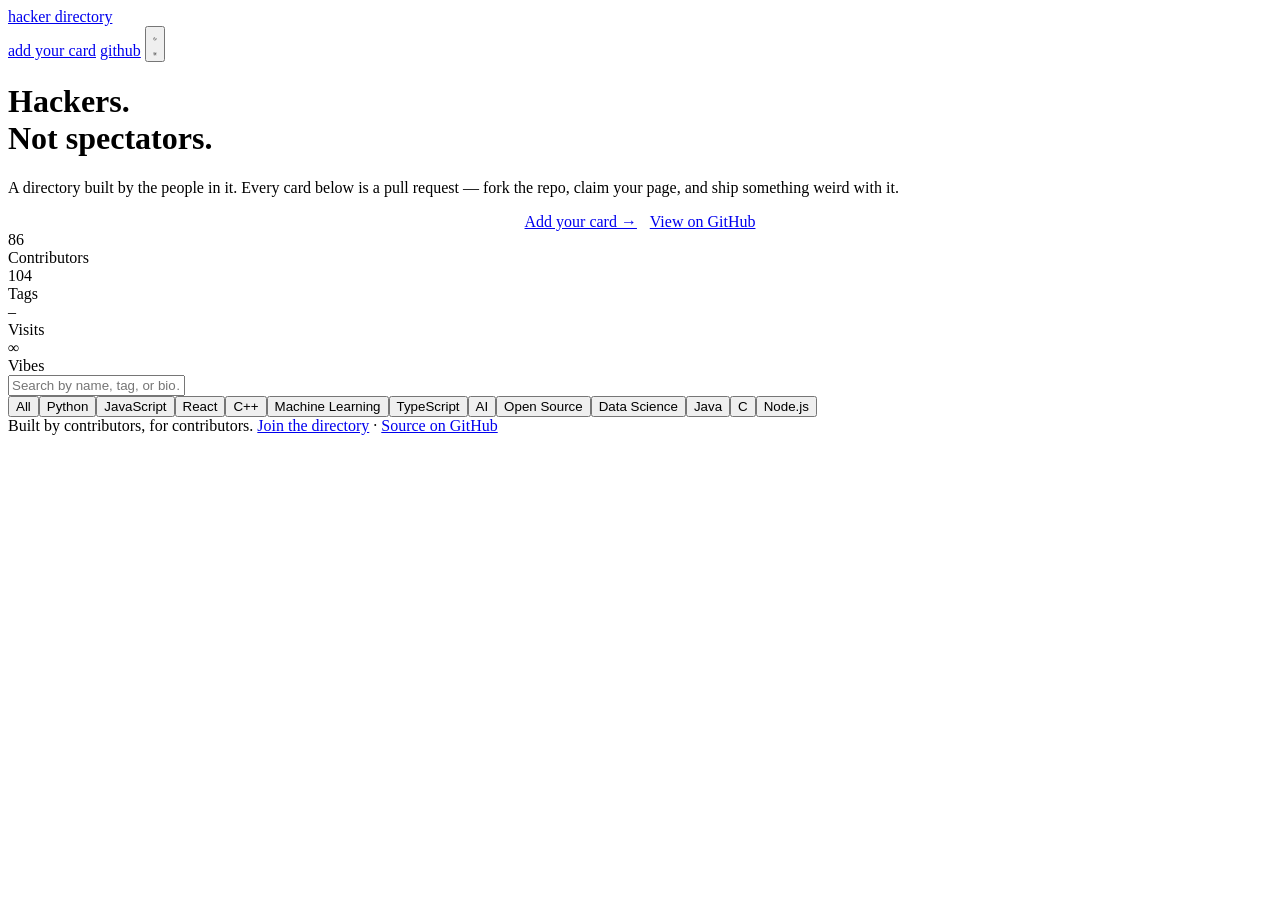
==== index.html @ fcbb8033 "fix(#149,#150): bundle cards into people.json, add pagination" ====
<!doctype html>
<html lang="en">

<head>
  <meta charset="UTF-8" />
  <meta name="viewport" content="width=device-width, initial-scale=1.0" />
  <title>hacker directory</title>
  <meta name="description"
    content="A community-built directory of hackers, builders, and students — one card, one page per person." />
  <link rel="icon"
    href="data:image/svg+xml,<svg xmlns=%22http://www.w3.org/2000/svg%22 viewBox=%220 0 100 100%22><text y=%22.9em%22 font-size=%2290%22>👾</text></svg>" />
  <link rel="stylesheet" href="assets/style.css" />
  <script src="assets/theme.js"></script>
</head>

<body>
  <nav class="nav">
    <a class="nav-brand" href="index.html">
      <span class="dot"></span>
      hacker directory
    </a>
    <div class="nav-links">
      <a href="CONTRIBUTING.md">add your card</a>
      <a href="https://github.com/TalenMud/hacker-directory" target="_blank" rel="noopener">github</a>
      <button id="theme-toggle" aria-label="Toggle theme">
        <svg class="icon-moon" viewBox="0 0 24 24" fill="none" stroke="currentColor" stroke-width="2"
          stroke-linecap="round" stroke-linejoin="round">
          <path d="M21 12.79A9 9 0 1 1 11.21 3 7 7 0 0 0 21 12.79z" />
        </svg>
        <svg class="icon-sun" viewBox="0 0 24 24" fill="none" stroke="currentColor" stroke-width="2"
          stroke-linecap="round" stroke-linejoin="round">
          <circle cx="12" cy="12" r="4" />
          <path
            d="M12 2v2M12 20v2M4.93 4.93l1.41 1.41M17.66 17.66l1.41 1.41M2 12h2M20 12h2M6.34 17.66l-1.41 1.41M19.07 4.93l-1.41 1.41" />
        </svg>
      </button>
    </div>
  </nav>

  <header class="hero wrap">
    <h1>Hackers.<br /><span class="highlight">Not spectators.</span></h1>
    <p>
      A directory built by the people in it. Every card below is a pull request —
      fork the repo, claim your page, and ship something weird with it.
    </p>
    <div style="display:flex; gap:0.8rem; justify-content:center; flex-wrap:wrap;">
      <a class="btn btn-primary" href="CONTRIBUTING.md">Add your card →</a>
      <a class="btn btn-outline" href="https://github.com/TalenMud/hacker-directory" target="_blank" rel="noopener">View
        on GitHub</a>
    </div>
    <div class="hero-stats" id="hero-stats">
      <div>
        <div class="num" id="stat-count">–</div>
        <div class="label">Contributors</div>
      </div>
      <div>
        <div class="num" id="stat-tags">–</div>
        <div class="label">Tags</div>
      </div>
      <div id="stat-visits-wrap">
        <div class="num" id="stat-visits">–</div>
        <div class="label">Visits</div>
      </div>
      <div>
        <div class="num">∞</div>
        <div class="label">Vibes</div>
      </div>
    </div>
  </header>

  <main class="wrap">
    <div class="controls">
      <input class="search-input" id="search" type="text" placeholder="Search by name, tag, or bio…"
        autocomplete="off" />
    </div>
    <div class="controls" id="tag-filters"></div>
      <div class="skeleton"></div>
      <div class="skeleton"></div>
      <div class="skeleton"></div>
      <div class="skeleton"></div>
    </div>
  
  <div id="load-more-wrap" style="display:none; text-align:center; margin-top:1.5rem;">
    <button id="load-more" class="btn btn-outline"></button>
  </div>
 
    <div class="empty-state" id="empty-state" style="display:none;">
      No hackers match that search. <a href="CONTRIBUTING.md">Be the first?</a>
    </div>
  </main>

  <footer class="site-footer">
    Built by contributors, for contributors. <a href="CONTRIBUTING.md">Join the directory</a> ·
    <a href="https://github.com/TalenMud/hacker-directory" target="_blank" rel="noopener">Source on GitHub</a>
  </footer>

  <script src="assets/directory.js"></script>
  <script src="assets/visits.js"></script>
  <script>HDTheme.init();</script>
</body>

</html>
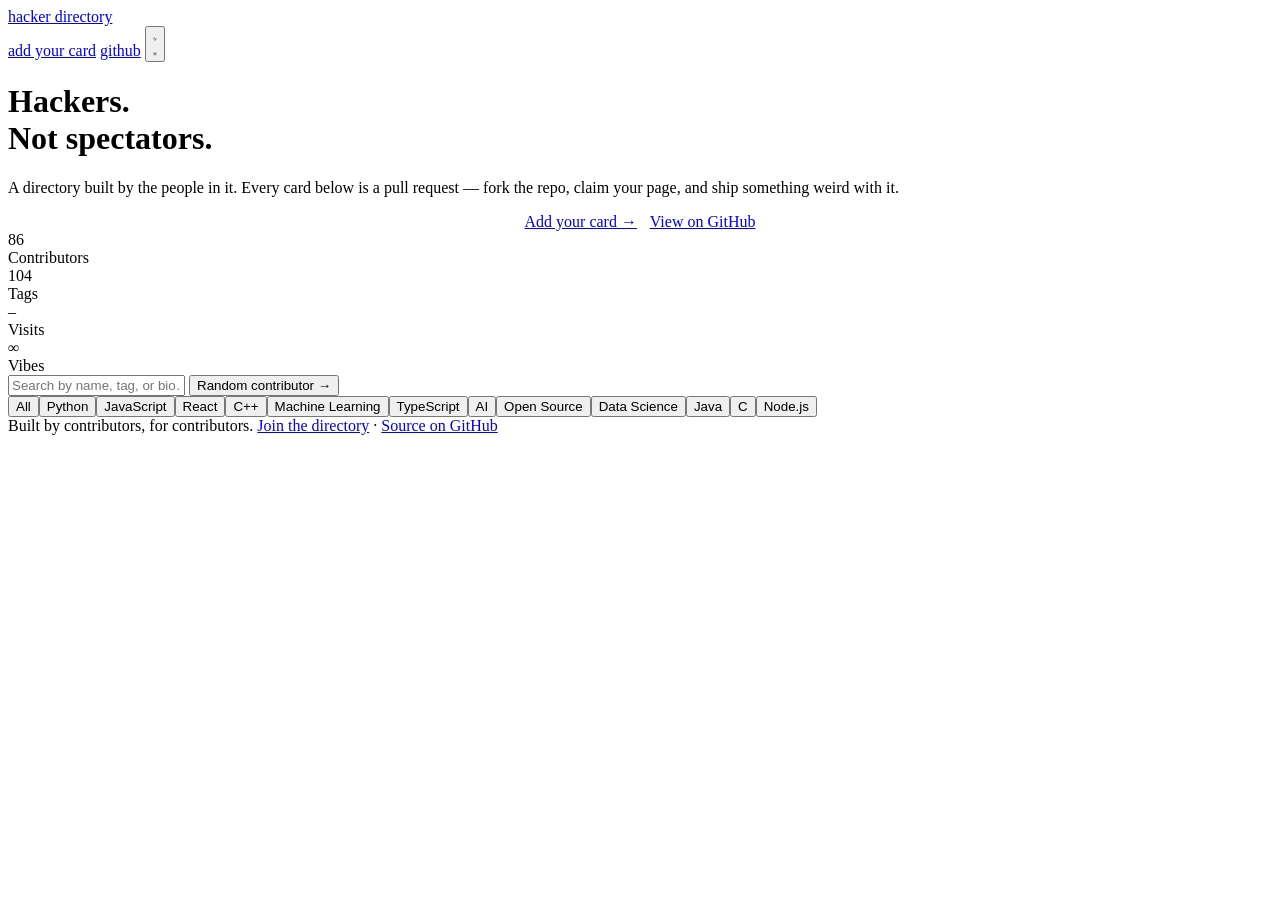
==== commit ba075b17: "feat: add random contributor feature with button and dedicated page" ====
--- a/index.html
+++ b/index.html
@@ -72,18 +72,16 @@
     <div class="controls">
       <input class="search-input" id="search" type="text" placeholder="Search by name, tag, or bio…"
         autocomplete="off" />
+      <button id="random-btn" class="btn btn-outline" aria-label="Open a random contributor">Random contributor →</button>
     </div>
     <div class="controls" id="tag-filters"></div>
+
+    <div class="grid" id="grid">
       <div class="skeleton"></div>
       <div class="skeleton"></div>
       <div class="skeleton"></div>
       <div class="skeleton"></div>
     </div>
-  
-  <div id="load-more-wrap" style="display:none; text-align:center; margin-top:1.5rem;">
-    <button id="load-more" class="btn btn-outline"></button>
-  </div>
- 
     <div class="empty-state" id="empty-state" style="display:none;">
       No hackers match that search. <a href="CONTRIBUTING.md">Be the first?</a>
     </div>
@@ -96,6 +94,7 @@
 
   <script src="assets/directory.js"></script>
   <script src="assets/visits.js"></script>
+  <script src="assets/random-contributor.js"></script>
   <script>HDTheme.init();</script>
 </body>
 
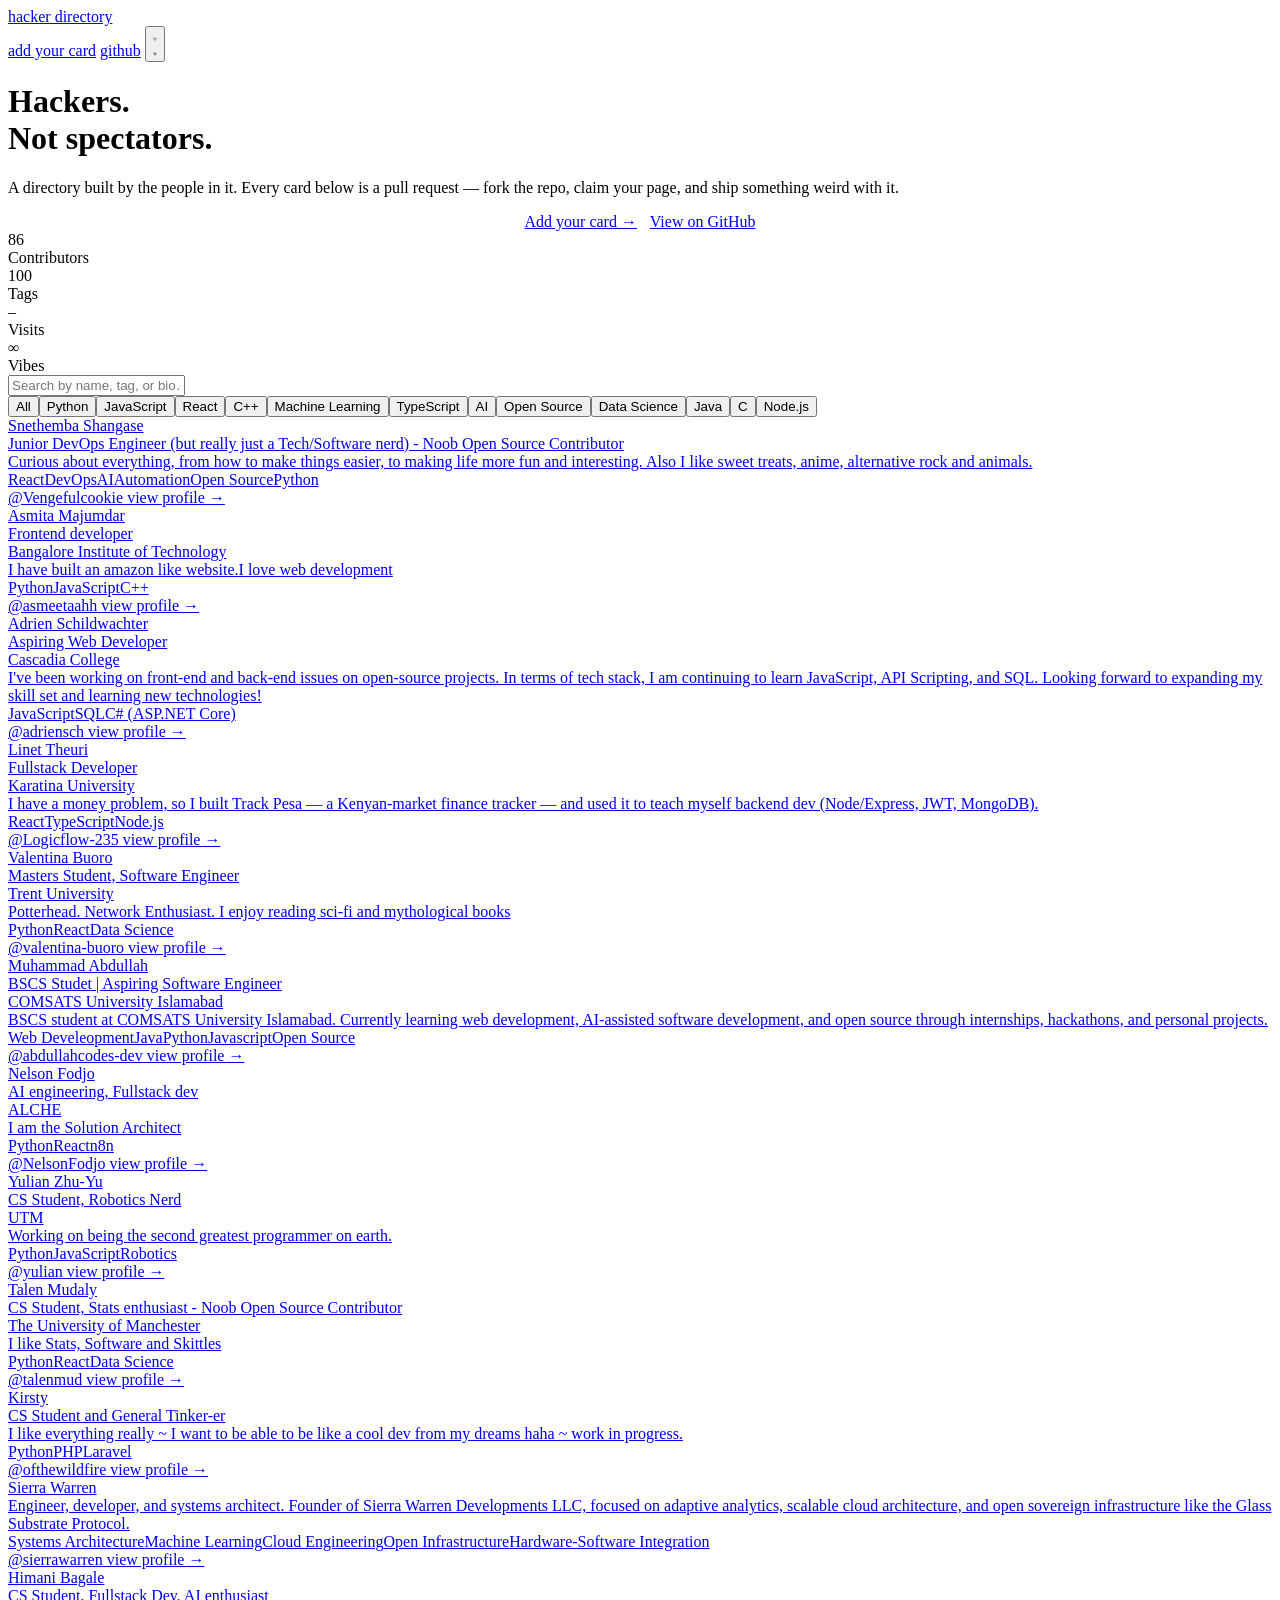
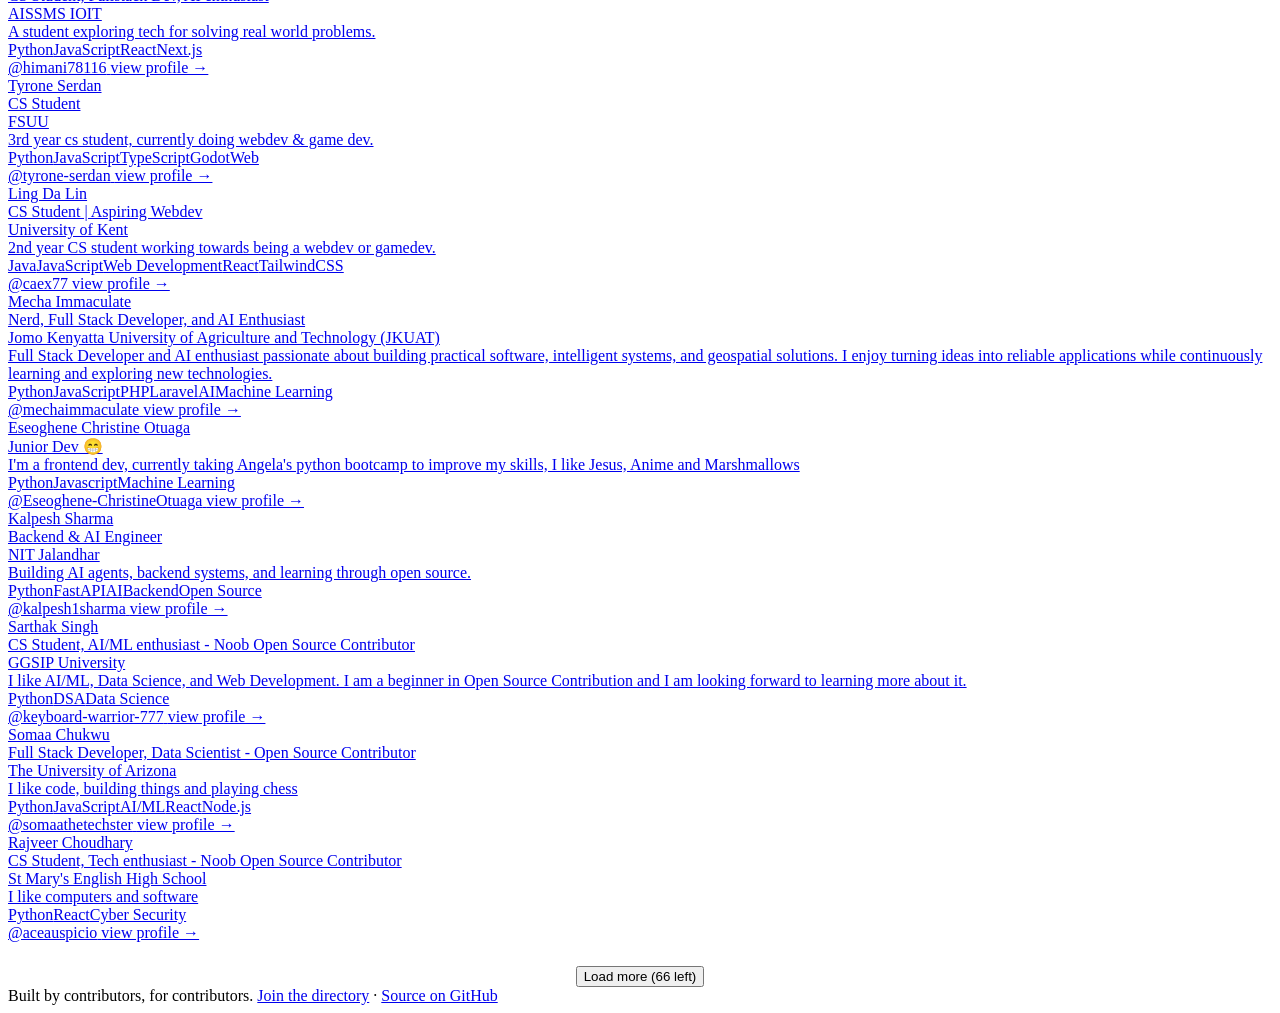
==== commit bf258523: "fix: restore missing #grid, chain people-sync after manifest-sync, update README" ====
--- a/index.html
+++ b/index.html
@@ -72,7 +72,6 @@
     <div class="controls">
       <input class="search-input" id="search" type="text" placeholder="Search by name, tag, or bio…"
         autocomplete="off" />
-      <button id="random-btn" class="btn btn-outline" aria-label="Open a random contributor">Random contributor →</button>
     </div>
     <div class="controls" id="tag-filters"></div>
 
@@ -82,6 +81,11 @@
       <div class="skeleton"></div>
       <div class="skeleton"></div>
     </div>
+
+    <div id="load-more-wrap" style="display:none; text-align:center; margin-top:1.5rem;">
+      <button id="load-more" class="btn btn-outline"></button>
+    </div>
+
     <div class="empty-state" id="empty-state" style="display:none;">
       No hackers match that search. <a href="CONTRIBUTING.md">Be the first?</a>
     </div>
@@ -94,7 +98,6 @@
 
   <script src="assets/directory.js"></script>
   <script src="assets/visits.js"></script>
-  <script src="assets/random-contributor.js"></script>
   <script>HDTheme.init();</script>
 </body>
 
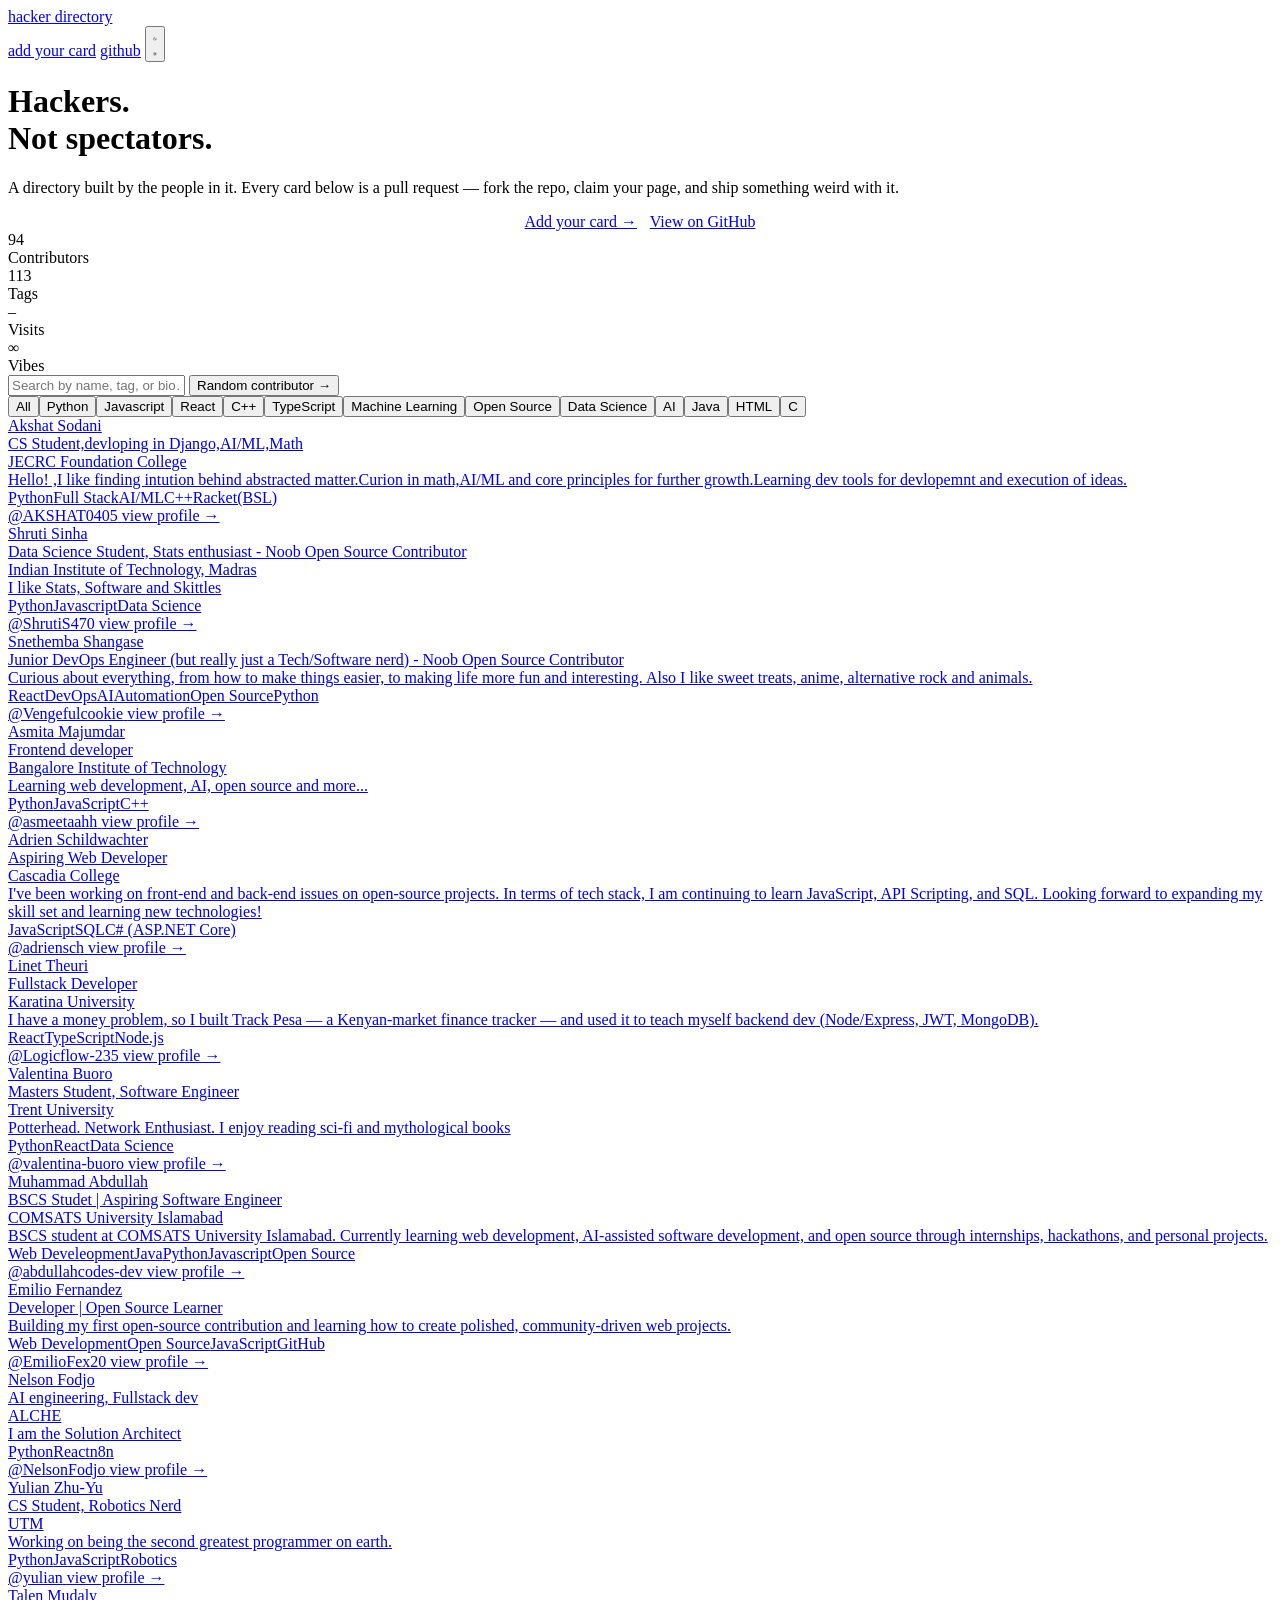
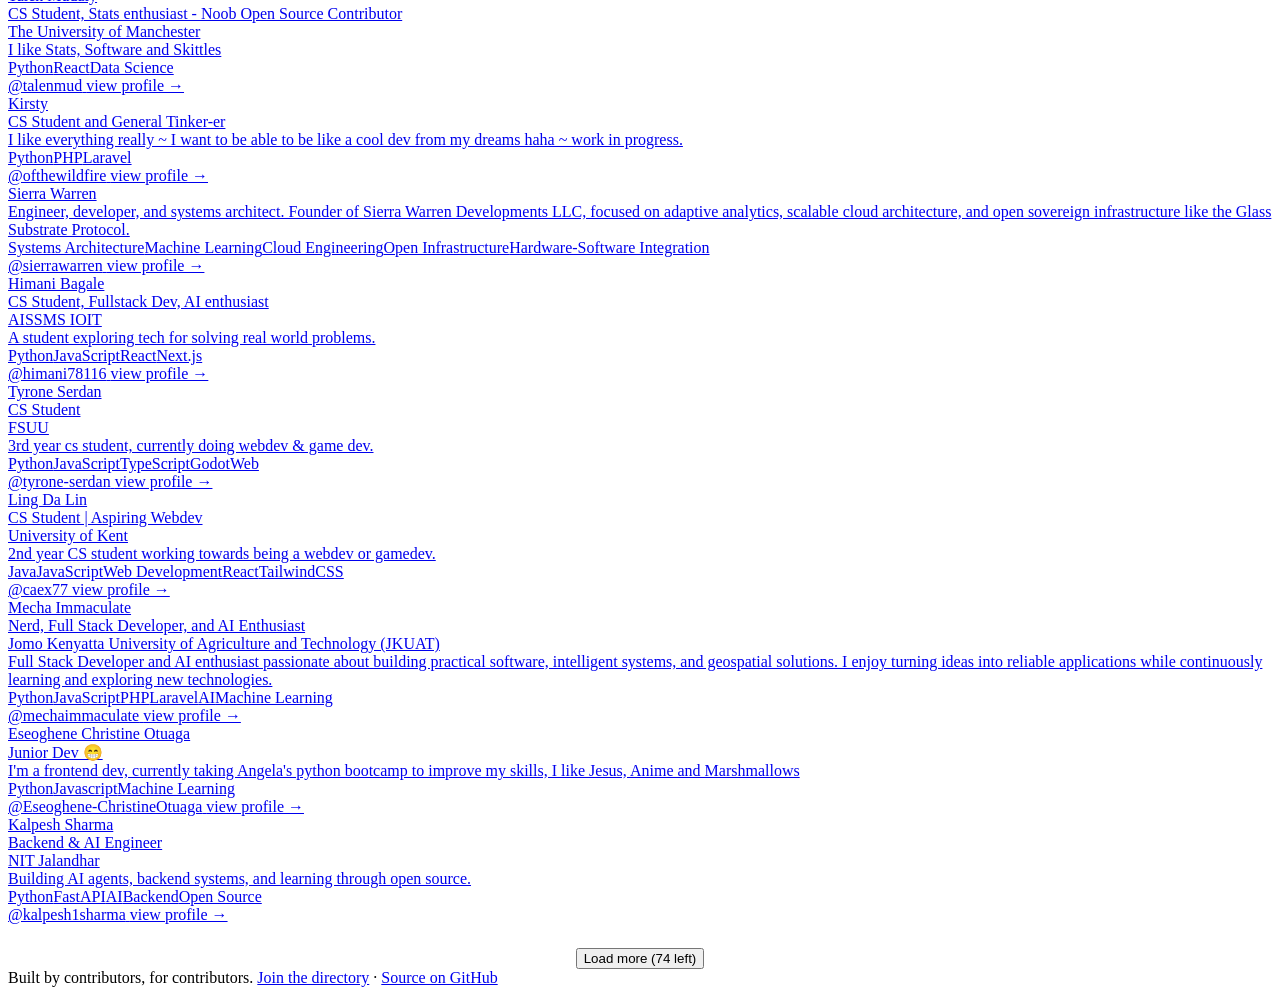
==== commit 09318deb: "Merge pull request #165 from JhojanL/main feat: add random contributor feature with button and dedic" ====
--- a/index.html
+++ b/index.html
@@ -72,6 +72,7 @@
     <div class="controls">
       <input class="search-input" id="search" type="text" placeholder="Search by name, tag, or bio…"
         autocomplete="off" />
+      <button id="random-btn" class="btn btn-outline" aria-label="Open a random contributor">Random contributor →</button>
     </div>
     <div class="controls" id="tag-filters"></div>
 
@@ -98,6 +99,7 @@
 
   <script src="assets/directory.js"></script>
   <script src="assets/visits.js"></script>
+  <script src="assets/random-contributor.js"></script>
   <script>HDTheme.init();</script>
 </body>
 
